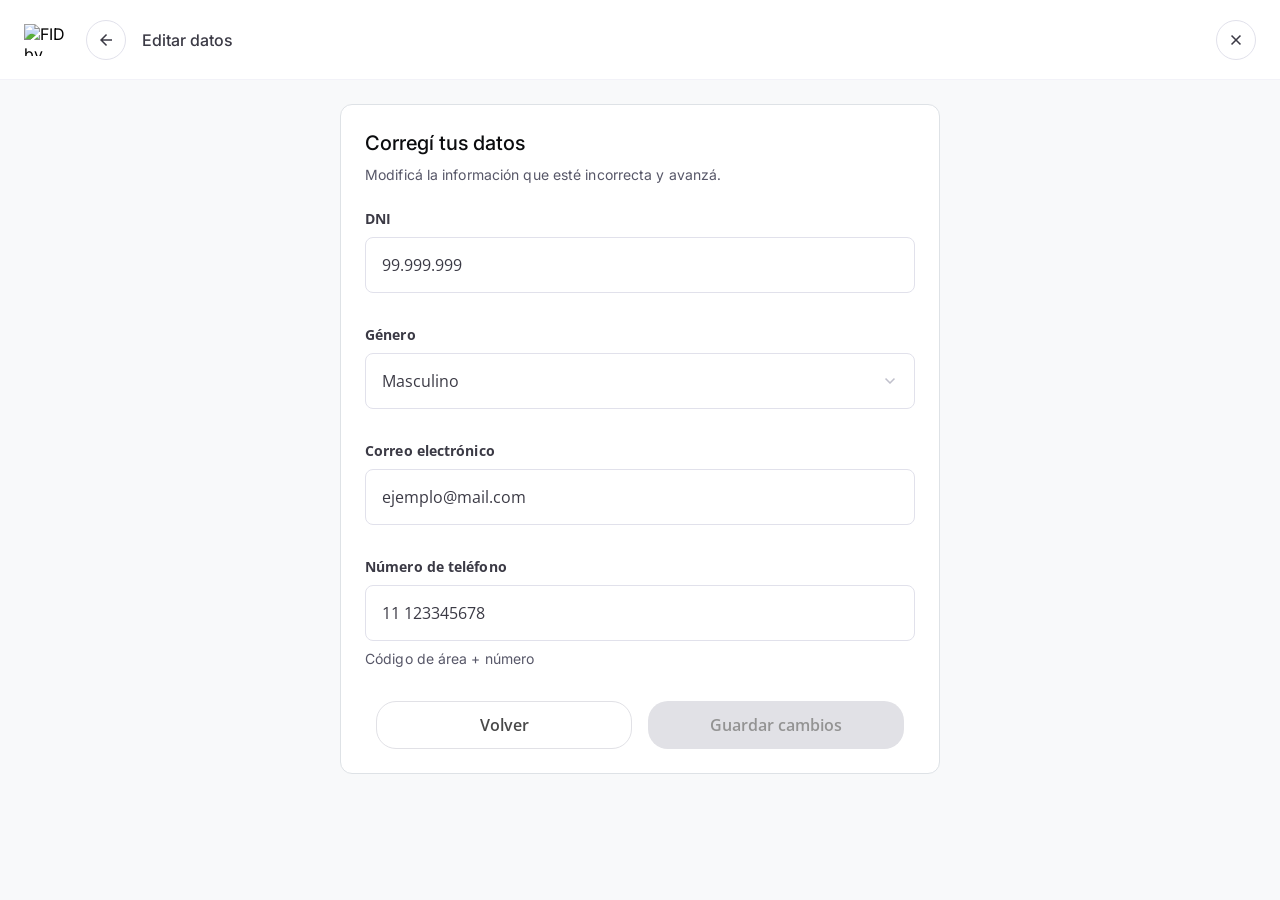
==== editar-datos.html @ 843ff86b "Mejoras de formulario e íconos del Figma; validación paso3 paso1: inputs unificados (focus azul, sel" ====
<!DOCTYPE html>
<html lang="es">
<head>
  <meta charset="UTF-8" />
  <meta name="viewport" content="width=device-width, initial-scale=1.0" />
  <title>Editar datos | FID by Lakaut</title>
  <link rel="preconnect" href="https://fonts.googleapis.com" />
  <link rel="preconnect" href="https://fonts.gstatic.com" crossorigin />
  <link href="https://fonts.googleapis.com/css2?family=Inter:wght@400;500;600;700&family=Open+Sans:wght@400;600;700&family=Material+Symbols+Outlined:opsz,wght,FILL,GRAD@24,400,0,0" rel="stylesheet" />

  <style>
    *, *::before, *::after { box-sizing: border-box; margin: 0; padding: 0; }
    img { display: block; }
    button { cursor: pointer; font-family: inherit; border: none; background: none; }

    :root {
      --blue:        #2A39D0;
      --text-dark:   #0b0c0e;
      --text-main:   #3b3a45;
      --text-sub:    #575768;
      --text-ph:     #6c757d;
      --border:      #e1e1eb;
      --border-card: #dee2e6;
      --border-hdr:  #f2f2f8;
      --bg-page:     #f8f9fa;
    }

    html, body {
      min-height: 100%;
      font-family: 'Inter', sans-serif;
      background: var(--bg-page);
    }

    /* Material Symbols */
    .icon {
      font-family: 'Material Symbols Outlined';
      font-weight: normal;
      font-style: normal;
      font-size: 24px;
      line-height: 1;
      letter-spacing: normal;
      text-transform: none;
      white-space: nowrap;
      -webkit-font-smoothing: antialiased;
      user-select: none;
    }

    /* ─── PAGE ───────────────────────────────────────── */
    .page {
      width: 100%;
      min-height: 100vh;
      display: flex;
      flex-direction: column;
      background: var(--bg-page);
    }

    /* ─── HEADER ─────────────────────────────────────── */
    .header {
      height: 80px;
      background: #fff;
      border-bottom: 1px solid var(--border-hdr);
      display: flex;
      align-items: center;
      gap: 16px;
      padding: 16px 24px;
      flex-shrink: 0;
      position: sticky;
      top: 0;
      z-index: 100;
    }

    .header-logo { width: 46px; height: 32px; object-fit: contain; flex-shrink: 0; }

    .icon-btn {
      width: 40px;
      height: 40px;
      border-radius: 9999px;
      border: 1px solid var(--border);
      background: #fff;
      display: flex;
      align-items: center;
      justify-content: center;
      flex-shrink: 0;
      color: var(--text-main);
    }

    .icon-btn .icon { font-size: 20px; }

    .header-title {
      flex: 1;
      font-weight: 500;
      font-size: 16px;
      line-height: 24px;
      color: var(--text-main);
      font-feature-settings: "lnum" 1, "tnum" 1;
    }

    /* ─── CONTENT AREA ───────────────────────────────── */
    .content-area {
      flex: 1;
      display: flex;
      align-items: flex-start;
      justify-content: center;
      padding: 24px;
    }

    /* ─── MAIN CARD ──────────────────────────────────── */
    .main-card {
      width: 600px;
      background: #fff;
      border: 1px solid var(--border-card);
      border-radius: 12px;
      padding: 24px;
      display: flex;
      flex-direction: column;
      gap: 24px;
    }

    /* Title section */
    .title-section { display: flex; flex-direction: column; gap: 8px; }

    .card-title {
      font-weight: 500;
      font-size: 20px;
      line-height: 28px;
      color: var(--text-dark);
    }

    .card-subtitle {
      font-weight: 400;
      font-size: 14px;
      line-height: 20px;
      color: var(--text-sub);
      letter-spacing: 0.1px;
      font-feature-settings: "lnum" 1, "tnum" 1;
    }

    /* ─── FORM ───────────────────────────────────────── */
    .form-fields {
      display: flex;
      flex-direction: column;
      gap: 32px;
    }

    .field {
      display: flex;
      flex-direction: column;
      gap: 8px;
    }

    .field-label {
      font-family: 'Open Sans', sans-serif;
      font-weight: 700;
      font-size: 14px;
      line-height: 20px;
      color: var(--text-main);
      letter-spacing: 0.1px;
    }

    .input-wrap {
      display: flex;
      align-items: center;
      background: #fff;
      border: 1px solid var(--border);
      border-radius: 8px;
      padding: 14px 16px;
      gap: 8px;
      height: 56px;
      transition: border-color .15s;
    }

    .input-wrap:focus-within { border-color: var(--blue); }

    .input-wrap input {
      flex: 1;
      min-width: 0;
      font-family: 'Open Sans', sans-serif;
      font-weight: 400;
      font-size: 16px;
      line-height: 24px;
      color: var(--text-main);
      border: none;
      outline: none;
      background: transparent;
    }

    .input-wrap input::placeholder { color: var(--text-ph); }

    .input-icon {
      color: #c0c0cc;
      font-size: 20px;
      flex-shrink: 0;
      pointer-events: none;
    }

    /* Select nativo estilizado */
    .select-wrap {
      position: relative;
      display: flex;
      align-items: center;
      background: #fff;
      border: 1px solid var(--border);
      border-radius: 8px;
      height: 56px;
      transition: border-color .15s;
    }

    .select-wrap:focus-within { border-color: var(--blue); }

    .select-wrap select {
      flex: 1;
      width: 100%;
      height: 100%;
      padding: 0 40px 0 16px;
      font-family: 'Open Sans', sans-serif;
      font-weight: 400;
      font-size: 16px;
      line-height: 24px;
      color: var(--text-main);
      background: transparent;
      border: none;
      outline: none;
      appearance: none;
      -webkit-appearance: none;
      cursor: pointer;
    }

    .select-wrap .icon {
      position: absolute;
      right: 14px;
      font-size: 20px;
      color: #c0c0cc;
      pointer-events: none;
    }

    .field-helper {
      font-weight: 400;
      font-size: 14px;
      line-height: 20px;
      color: var(--text-sub);
      letter-spacing: 0.1px;
      font-feature-settings: "lnum" 1, "tnum" 1;
    }

    /* ─── BOTONES ────────────────────────────────────── */
    .btn-row {
      display: flex;
      gap: 16px;
      justify-content: center;
    }

    .btn-back {
      flex: 1;
      max-width: 256px;
      height: 48px;
      background: #fff;
      border: 1px solid #e1e1e6;
      border-radius: 20px;
      display: flex;
      align-items: center;
      justify-content: center;
      padding: 12px 16px;
      cursor: pointer;
      transition: background .15s;
    }

    .btn-back:hover { background: #f5f5f7; }

    .btn-back span {
      font-family: 'Open Sans', sans-serif;
      font-weight: 600;
      font-size: 16px;
      line-height: 24px;
      color: #494949;
    }

    .btn-submit {
      flex: 1;
      max-width: 256px;
      height: 48px;
      background: #e1e1e6;
      border-radius: 20px;
      display: flex;
      align-items: center;
      justify-content: center;
      padding: 12px 16px;
      cursor: not-allowed;
      transition: background .15s;
    }

    .btn-submit.active {
      background: var(--blue);
      cursor: pointer;
    }

    .btn-submit span {
      font-family: 'Open Sans', sans-serif;
      font-weight: 600;
      font-size: 16px;
      line-height: 24px;
      color: #939393;
    }

    .btn-submit.active span { color: #fff; }
  </style>
</head>
<body>
<div class="page">

  <!-- ── HEADER ── -->
  <header class="header">
    <img class="header-logo"
         src="https://www.figma.com/api/mcp/asset/f419695b-9c40-4cf1-8c13-87318dc06d4c"
         alt="FID by Lakaut"
         width="55" height="38" />

    <button class="icon-btn" onclick="window.location.href='paso2.html'" aria-label="Volver">
      <span class="icon">arrow_back</span>
    </button>

    <span class="header-title">Editar datos</span>

    <button class="icon-btn" aria-label="Cerrar">
      <span class="icon">close</span>
    </button>
  </header>

  <!-- ── CONTENT ── -->
  <main class="content-area">
    <div class="main-card">

      <div class="title-section">
        <h2 class="card-title">Corregí tus datos</h2>
        <p class="card-subtitle">Modificá la información que esté incorrecta y avanzá.</p>
      </div>

      <div class="form-fields">

        <!-- DNI -->
        <div class="field">
          <label class="field-label">DNI</label>
          <div class="input-wrap">
            <input type="text" id="field-dni" value="99.999.999"
                   inputmode="numeric" maxlength="10"
                   oninput="formatDNI(this)" />
          </div>
        </div>

        <!-- Género -->
        <div class="field">
          <label class="field-label" for="field-genero">Género</label>
          <div class="select-wrap">
            <select id="field-genero" onchange="checkChanges()">
              <option value="masculino" selected>Masculino</option>
              <option value="femenino">Femenino</option>
              <option value="no_binario">No binario</option>
            </select>
            <span class="icon">expand_more</span>
          </div>
        </div>

        <!-- Correo electrónico -->
        <div class="field">
          <label class="field-label">Correo electrónico</label>
          <div class="input-wrap">
            <input type="email" id="field-email" value="ejemplo@mail.com" oninput="checkChanges()" />
          </div>
        </div>

        <!-- Número de teléfono -->
        <div class="field">
          <label class="field-label">Número de teléfono</label>
          <div class="input-wrap">
            <input type="tel" id="field-tel" value="11 123345678"
                   inputmode="numeric" maxlength="14"
                   oninput="formatPhone(this)" />
          </div>
          <span class="field-helper">Código de área + número</span>
        </div>

        <!-- Botones -->
        <div class="btn-row">
          <button class="btn-back" onclick="window.location.href='paso2.html'">
            <span>Volver</span>
          </button>
          <button class="btn-submit" id="btn-guardar"
                  onclick="guardarCambios()">
            <span>Guardar cambios</span>
          </button>
        </div>

      </div>
    </div>
  </main>

</div>

<script>
  /* ── Formateadores ────────────────────────────────── */

  function formatDNI(input) {
    const pos   = input.selectionStart;
    const before = input.value.slice(0, pos).replace(/\D/g, '').length;

    // Solo dígitos, máximo 8
    const digits = input.value.replace(/\D/g, '').slice(0, 8);

    let formatted = digits;
    if (digits.length > 5)
      formatted = digits.slice(0,2) + '.' + digits.slice(2,5) + '.' + digits.slice(5);
    else if (digits.length > 2)
      formatted = digits.slice(0,2) + '.' + digits.slice(2);

    input.value = formatted;

    // Restaurar posición aproximada del cursor
    let newPos = 0, count = 0;
    for (let i = 0; i < formatted.length; i++) {
      if (/\d/.test(formatted[i])) count++;
      if (count === before) { newPos = i + 1; break; }
    }
    input.setSelectionRange(newPos, newPos);
    checkChanges();
  }

  function formatPhone(input) {
    const pos    = input.selectionStart;
    const before = input.value.slice(0, pos).replace(/\D/g, '').length;

    // Solo dígitos, máximo 11 (área 2-3 + número 8)
    const digits = input.value.replace(/\D/g, '').slice(0, 11);

    let formatted = digits;
    if (digits.length > 2)
      formatted = digits.slice(0, 2) + ' ' + digits.slice(2);

    input.value = formatted;

    // Restaurar posición aproximada del cursor
    let newPos = 0, count = 0;
    for (let i = 0; i < formatted.length; i++) {
      if (/\d/.test(formatted[i])) count++;
      if (count === before) { newPos = i + 1; break; }
    }
    input.setSelectionRange(newPos, newPos);
    checkChanges();
  }

  /* ── Nombres random por género (simulación RENAPER) ── */
  const NOMBRES = {
    masculino:  ['Lucas Pereyra', 'Matías Sánchez', 'Facundo Romero', 'Nicolás Acosta', 'Ignacio Vega'],
    femenino:   ['Valentina López', 'Camila Torres', 'Lucía Fernández', 'Agustina Díaz', 'Martina Ruiz'],
    no_binario: ['Alex Medina', 'Jordan Suárez', 'Morgan Herrera'],
  };

  function nombreRandom(genero) {
    const lista = NOMBRES[genero] || NOMBRES.masculino;
    return lista[Math.floor(Math.random() * lista.length)];
  }

  function cuilDesdeGenero(dni, genero) {
    const digits = dni.replace(/\D/g, '');
    const prefijo = genero === 'femenino' ? '27' : '20';
    const base = prefijo + '-' + digits + '-';
    const verif = Math.floor(Math.random() * 9);
    return base + verif;
  }

  /* ── Activar botón ───────────────────────────────── */
  const INITIAL = {
    dni:    document.getElementById('field-dni').value,
    genero: document.getElementById('field-genero').value,
    email:  document.getElementById('field-email').value,
    tel:    document.getElementById('field-tel').value,
  };

  function checkChanges() {
    const changed =
      document.getElementById('field-dni').value    !== INITIAL.dni    ||
      document.getElementById('field-genero').value !== INITIAL.genero ||
      document.getElementById('field-email').value  !== INITIAL.email  ||
      document.getElementById('field-tel').value    !== INITIAL.tel;

    const btn = document.getElementById('btn-guardar');
    btn.classList.toggle('active', changed);
  }

  function guardarCambios() {
    if (!document.getElementById('btn-guardar').classList.contains('active')) return;

    const dni    = document.getElementById('field-dni').value;
    const genero = document.getElementById('field-genero').value;
    const dniCambio    = dni    !== INITIAL.dni;
    const generoCambio = genero !== INITIAL.genero;

    // Si cambió DNI o género, simular respuesta de RENAPER con datos nuevos
    if (dniCambio || generoCambio) {
      const generoLabel = document.getElementById('field-genero')
                            .options[document.getElementById('field-genero').selectedIndex].text;
      sessionStorage.setItem('renaper_nombre', nombreRandom(genero));
      sessionStorage.setItem('renaper_dni',    dni);
      sessionStorage.setItem('renaper_cuil',   cuilDesdeGenero(dni, genero));
      sessionStorage.setItem('renaper_genero', generoLabel);
    }

    window.location.href = 'paso2.html';
  }
</script>
</body>
</html>
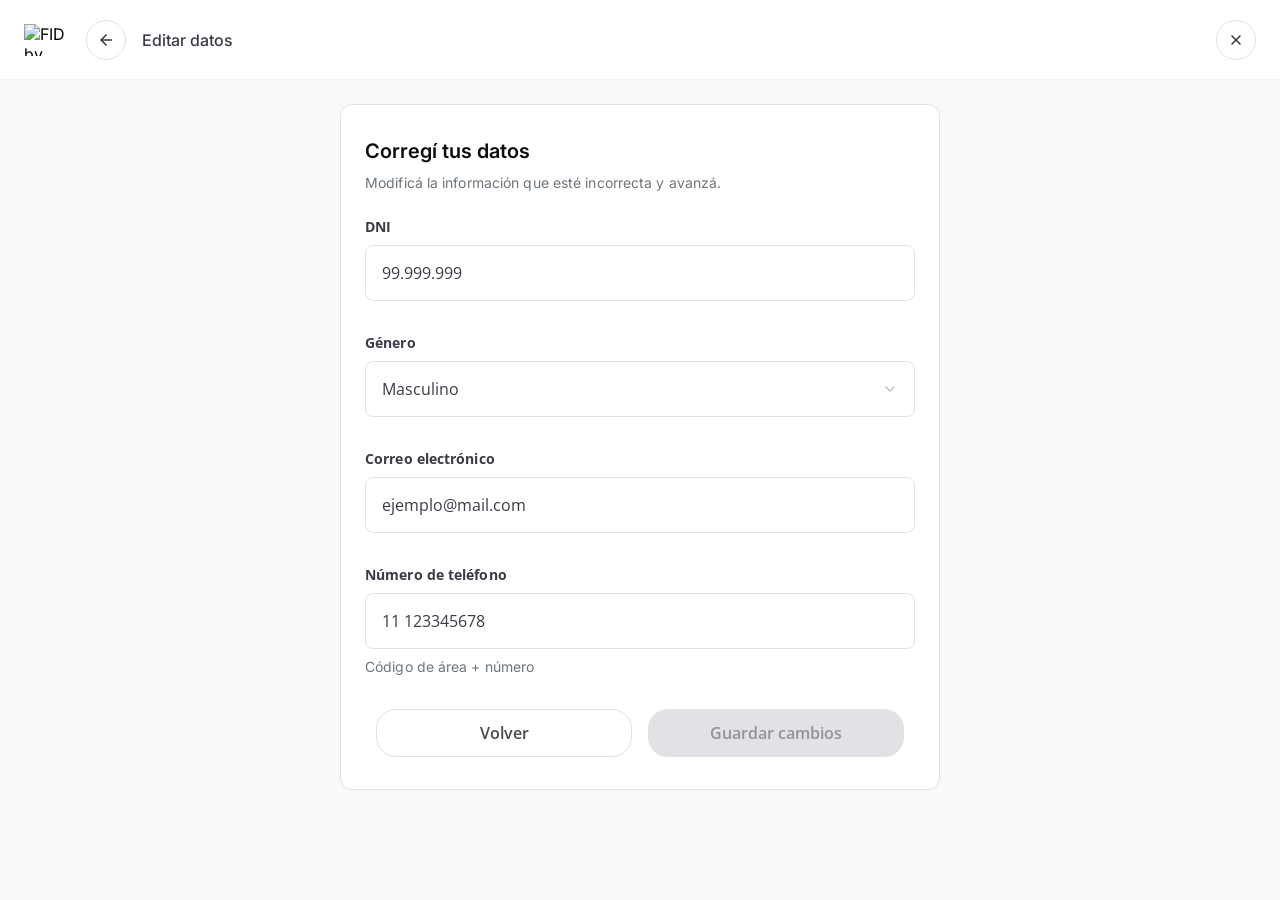
==== commit b5d24450: "refactor: separar CSS compartido en assets/css/ Extraer estilos duplicados de los 9 HTML a 5 archivo" ====
--- a/editar-datos.html
+++ b/editar-datos.html
@@ -6,135 +6,14 @@
   <title>Editar datos | FID by Lakaut</title>
   <link rel="preconnect" href="https://fonts.googleapis.com" />
   <link rel="preconnect" href="https://fonts.gstatic.com" crossorigin />
-  <link href="https://fonts.googleapis.com/css2?family=Inter:wght@400;500;600;700&family=Open+Sans:wght@400;600;700&family=Material+Symbols+Outlined:opsz,wght,FILL,GRAD@24,400,0,0" rel="stylesheet" />
+  <link href="https://fonts.googleapis.com/css2?family=Inter:wght@400;500;600;700&family=Open+Sans:wght@400;600;700&family=Montserrat:wght@500;700&family=Material+Symbols+Outlined:opsz,wght,FILL,GRAD@24,400,0,0" rel="stylesheet" />
+  <link rel="stylesheet" href="assets/css/tokens.css" />
+  <link rel="stylesheet" href="assets/css/base.css" />
+  <link rel="stylesheet" href="assets/css/header.css" />
+  <link rel="stylesheet" href="assets/css/buttons.css" />
+  <link rel="stylesheet" href="assets/css/inputs.css" />
 
   <style>
-    *, *::before, *::after { box-sizing: border-box; margin: 0; padding: 0; }
-    img { display: block; }
-    button { cursor: pointer; font-family: inherit; border: none; background: none; }
-
-    :root {
-      --blue:        #2A39D0;
-      --text-dark:   #0b0c0e;
-      --text-main:   #3b3a45;
-      --text-sub:    #575768;
-      --text-ph:     #6c757d;
-      --border:      #e1e1eb;
-      --border-card: #dee2e6;
-      --border-hdr:  #f2f2f8;
-      --bg-page:     #f8f9fa;
-    }
-
-    html, body {
-      min-height: 100%;
-      font-family: 'Inter', sans-serif;
-      background: var(--bg-page);
-    }
-
-    /* Material Symbols */
-    .icon {
-      font-family: 'Material Symbols Outlined';
-      font-weight: normal;
-      font-style: normal;
-      font-size: 24px;
-      line-height: 1;
-      letter-spacing: normal;
-      text-transform: none;
-      white-space: nowrap;
-      -webkit-font-smoothing: antialiased;
-      user-select: none;
-    }
-
-    /* ─── PAGE ───────────────────────────────────────── */
-    .page {
-      width: 100%;
-      min-height: 100vh;
-      display: flex;
-      flex-direction: column;
-      background: var(--bg-page);
-    }
-
-    /* ─── HEADER ─────────────────────────────────────── */
-    .header {
-      height: 80px;
-      background: #fff;
-      border-bottom: 1px solid var(--border-hdr);
-      display: flex;
-      align-items: center;
-      gap: 16px;
-      padding: 16px 24px;
-      flex-shrink: 0;
-      position: sticky;
-      top: 0;
-      z-index: 100;
-    }
-
-    .header-logo { width: 46px; height: 32px; object-fit: contain; flex-shrink: 0; }
-
-    .icon-btn {
-      width: 40px;
-      height: 40px;
-      border-radius: 9999px;
-      border: 1px solid var(--border);
-      background: #fff;
-      display: flex;
-      align-items: center;
-      justify-content: center;
-      flex-shrink: 0;
-      color: var(--text-main);
-    }
-
-    .icon-btn .icon { font-size: 20px; }
-
-    .header-title {
-      flex: 1;
-      font-weight: 500;
-      font-size: 16px;
-      line-height: 24px;
-      color: var(--text-main);
-      font-feature-settings: "lnum" 1, "tnum" 1;
-    }
-
-    /* ─── CONTENT AREA ───────────────────────────────── */
-    .content-area {
-      flex: 1;
-      display: flex;
-      align-items: flex-start;
-      justify-content: center;
-      padding: 24px;
-    }
-
-    /* ─── MAIN CARD ──────────────────────────────────── */
-    .main-card {
-      width: 600px;
-      background: #fff;
-      border: 1px solid var(--border-card);
-      border-radius: 12px;
-      padding: 24px;
-      display: flex;
-      flex-direction: column;
-      gap: 24px;
-    }
-
-    /* Title section */
-    .title-section { display: flex; flex-direction: column; gap: 8px; }
-
-    .card-title {
-      font-weight: 500;
-      font-size: 20px;
-      line-height: 28px;
-      color: var(--text-dark);
-    }
-
-    .card-subtitle {
-      font-weight: 400;
-      font-size: 14px;
-      line-height: 20px;
-      color: var(--text-sub);
-      letter-spacing: 0.1px;
-      font-feature-settings: "lnum" 1, "tnum" 1;
-    }
-
     /* ─── FORM ───────────────────────────────────────── */
     .form-fields {
       display: flex;
@@ -148,15 +27,7 @@
       gap: 8px;
     }
 
-    .field-label {
-      font-family: 'Open Sans', sans-serif;
-      font-weight: 700;
-      font-size: 14px;
-      line-height: 20px;
-      color: var(--text-main);
-      letter-spacing: 0.1px;
-    }
-
+    /* .input-wrap override: esta página usa height:56px y borde 1px */
     .input-wrap {
       display: flex;
       align-items: center;
@@ -185,13 +56,6 @@
     }
 
     .input-wrap input::placeholder { color: var(--text-ph); }
-
-    .input-icon {
-      color: #c0c0cc;
-      font-size: 20px;
-      flex-shrink: 0;
-      pointer-events: none;
-    }
 
     /* Select nativo estilizado */
     .select-wrap {
@@ -233,75 +97,10 @@
       pointer-events: none;
     }
 
-    .field-helper {
-      font-weight: 400;
-      font-size: 14px;
-      line-height: 20px;
-      color: var(--text-sub);
-      letter-spacing: 0.1px;
-      font-feature-settings: "lnum" 1, "tnum" 1;
-    }
-
-    /* ─── BOTONES ────────────────────────────────────── */
-    .btn-row {
-      display: flex;
-      gap: 16px;
-      justify-content: center;
-    }
-
-    .btn-back {
-      flex: 1;
-      max-width: 256px;
-      height: 48px;
-      background: #fff;
-      border: 1px solid #e1e1e6;
-      border-radius: 20px;
-      display: flex;
-      align-items: center;
-      justify-content: center;
-      padding: 12px 16px;
-      cursor: pointer;
-      transition: background .15s;
-    }
-
-    .btn-back:hover { background: #f5f5f7; }
-
-    .btn-back span {
-      font-family: 'Open Sans', sans-serif;
-      font-weight: 600;
-      font-size: 16px;
-      line-height: 24px;
-      color: #494949;
-    }
-
-    .btn-submit {
-      flex: 1;
-      max-width: 256px;
-      height: 48px;
-      background: #e1e1e6;
-      border-radius: 20px;
-      display: flex;
-      align-items: center;
-      justify-content: center;
-      padding: 12px 16px;
-      cursor: not-allowed;
-      transition: background .15s;
-    }
-
-    .btn-submit.active {
-      background: var(--blue);
-      cursor: pointer;
-    }
-
-    .btn-submit span {
-      font-family: 'Open Sans', sans-serif;
-      font-weight: 600;
-      font-size: 16px;
-      line-height: 24px;
-      color: #939393;
-    }
-
-    .btn-submit.active span { color: #fff; }
+    /* ─── BOTONES — sizing específico ───────────────── */
+    .btn-row { gap: 16px; justify-content: center; }
+    .btn-back { flex: 1; max-width: 256px; }
+    .btn-submit { flex: 1; max-width: 256px; }
   </style>
 </head>
 <body>
--- a/assets/css/tokens.css
+++ b/assets/css/tokens.css
@@ -0,0 +1,32 @@
+/* ─── Tokens — FID by Lakaut ─────────────────────────────────
+   Importar primero en todos los archivos HTML.
+   Las páginas pueden sobreescribir variables en su propio :root.
+──────────────────────────────────────────────────────────── */
+
+:root {
+  /* Brand */
+  --blue:        #2A39D0;
+
+  /* Text */
+  --text-dark:   #0b0c0e;
+  --text-main:   #3b3a45;
+  --text-sub:    #6c757d;
+  --text-help:   #575768;
+  --text-ph:     #898999;
+
+  /* Borders */
+  --border:      #e1e1eb;
+  --border-card: #dee2e6;
+  --border-hdr:  #f2f2f8;
+
+  /* Backgrounds */
+  --bg-page:     #f8f9fa;
+  --bg-sidebar:  #f0f2f4;
+  --bg-plan:     #f9f9ff;
+  --bg-drop:     #fcfcfd;
+
+  /* Buttons */
+  --btn-disabled-bg:   #e1e1e6;
+  --btn-disabled-text: #939393;
+  --btn-outline-hover: #f5f5f7;
+}
--- a/assets/css/base.css
+++ b/assets/css/base.css
@@ -0,0 +1,34 @@
+/* ─── Base — reset + tipografía + layout raíz ────────────── */
+
+*, *::before, *::after { box-sizing: border-box; margin: 0; padding: 0; }
+img { display: block; }
+button { cursor: pointer; font-family: inherit; border: none; background: none; }
+a { text-decoration: none; color: inherit; }
+
+html, body {
+  min-height: 100%;
+  font-family: 'Inter', sans-serif;
+  background: var(--bg-page);
+}
+
+/* Material Symbols Outlined */
+.icon {
+  font-family: 'Material Symbols Outlined';
+  font-weight: normal;
+  font-style: normal;
+  font-size: 24px;
+  line-height: 1;
+  letter-spacing: normal;
+  text-transform: none;
+  white-space: nowrap;
+  -webkit-font-smoothing: antialiased;
+  user-select: none;
+}
+
+/* Wrapper de página */
+.page {
+  width: 100%;
+  min-height: 100vh;
+  display: flex;
+  flex-direction: column;
+}
--- a/assets/css/header.css
+++ b/assets/css/header.css
@@ -0,0 +1,87 @@
+/* ─── Header del flujo (paso1–4, otp, editar-datos) ─────── */
+
+.header {
+  height: 80px;
+  background: #fff;
+  border-bottom: 1px solid var(--border-hdr);
+  display: flex;
+  align-items: center;
+  gap: 16px;
+  padding: 16px 24px;
+  flex-shrink: 0;
+  position: sticky;
+  top: 0;
+  z-index: 100;
+  width: 100%;
+}
+
+.header-logo {
+  width: 46px;
+  height: 32px;
+  object-fit: contain;
+  flex-shrink: 0;
+}
+
+.header-title {
+  flex: 1;
+  font-weight: 500;
+  font-size: 16px;
+  line-height: 24px;
+  color: var(--text-main);
+  font-feature-settings: "lnum" 1, "tnum" 1;
+}
+
+.icon-btn {
+  width: 40px;
+  height: 40px;
+  border-radius: 9999px;
+  border: 1px solid var(--border);
+  background: #fff;
+  display: flex;
+  align-items: center;
+  justify-content: center;
+  flex-shrink: 0;
+  color: var(--text-main);
+  transition: background .15s;
+}
+
+.icon-btn:hover { background: var(--btn-outline-hover); }
+.icon-btn .icon { font-size: 20px; }
+
+/* ─── Layout interior compartido ───────────────────────── */
+.content-area {
+  flex: 1;
+  display: flex;
+  align-items: flex-start;
+  justify-content: center;
+  padding: 24px;
+}
+
+.main-card {
+  width: 600px;
+  background: #fff;
+  border: 1px solid var(--border-card);
+  border-radius: 12px;
+  padding: 32px 24px;
+  display: flex;
+  flex-direction: column;
+  gap: 24px;
+}
+
+.title-section { display: flex; flex-direction: column; gap: 8px; }
+
+.card-title {
+  font-weight: 600;
+  font-size: 20px;
+  line-height: 28px;
+  color: var(--text-dark);
+}
+
+.card-subtitle {
+  font-weight: 400;
+  font-size: 14px;
+  line-height: 20px;
+  color: var(--text-sub);
+  letter-spacing: 0.1px;
+  font-feature-settings: "lnum" 1, "tnum" 1;
+}
--- a/assets/css/buttons.css
+++ b/assets/css/buttons.css
@@ -0,0 +1,172 @@
+/* ─── Botones — FID by Lakaut ────────────────────────────────
+   Todas las variantes del sistema de diseño.
+   Las páginas sobreescriben solo sizing/layout (flex, width, etc.)
+──────────────────────────────────────────────────────────── */
+
+/* Contenedor de botones en par */
+.btn-row {
+  display: flex;
+  gap: 24px;
+}
+
+/* ── Primary (activo siempre) ────────────────────────────── */
+.btn-primary {
+  height: 48px;
+  background: var(--blue);
+  border-radius: 20px;
+  display: flex;
+  align-items: center;
+  justify-content: center;
+  padding: 12px 16px;
+  transition: opacity .15s;
+}
+
+.btn-primary:hover { opacity: .9; }
+
+.btn-primary span {
+  font-family: 'Open Sans', sans-serif;
+  font-weight: 600;
+  font-size: 16px;
+  line-height: 24px;
+  color: #fff;
+}
+
+/* ── Outline ─────────────────────────────────────────────── */
+.btn-outline,
+.btn-back {
+  height: 48px;
+  background: #fff;
+  border: 1px solid #e1e1e6;
+  border-radius: 20px;
+  display: flex;
+  align-items: center;
+  justify-content: center;
+  padding: 12px 16px;
+  transition: background .15s;
+}
+
+.btn-outline:hover,
+.btn-back:hover { background: var(--btn-outline-hover); }
+
+.btn-outline span,
+.btn-back span {
+  font-family: 'Open Sans', sans-serif;
+  font-weight: 600;
+  font-size: 16px;
+  line-height: 24px;
+  color: #494949;
+}
+
+/* ── Disabled → Active (btn-submit / btn-continue) ──────── */
+.btn-submit,
+.btn-continue {
+  height: 48px;
+  background: var(--btn-disabled-bg);
+  border-radius: 20px;
+  display: flex;
+  align-items: center;
+  justify-content: center;
+  padding: 12px 16px;
+  cursor: not-allowed;
+  pointer-events: none;
+  transition: background .15s;
+}
+
+.btn-submit.active,
+.btn-continue.active {
+  background: var(--blue);
+  cursor: pointer;
+  pointer-events: all;
+}
+
+.btn-submit.active:hover,
+.btn-continue.active:hover { opacity: .9; }
+
+.btn-submit span,
+.btn-continue span {
+  font-family: 'Open Sans', sans-serif;
+  font-weight: 600;
+  font-size: 16px;
+  line-height: 24px;
+  color: var(--btn-disabled-text);
+  transition: color .15s;
+}
+
+.btn-submit.active span,
+.btn-continue.active span { color: #fff; }
+
+/* ── Ghost / texto ───────────────────────────────────────── */
+.btn-ghost {
+  height: 48px;
+  color: var(--blue);
+  font-family: 'Open Sans', sans-serif;
+  font-weight: 600;
+  font-size: 16px;
+  display: flex;
+  align-items: center;
+  justify-content: center;
+  border-radius: 20px;
+  transition: background .15s;
+}
+
+.btn-ghost:hover { background: rgba(42,57,208,.06); }
+
+/* ── Resend OTP (outline con opacity disabled) ───────────── */
+.btn-resend {
+  flex: 1;
+  height: 48px;
+  background: #fff;
+  border: 1px solid #e1e1e6;
+  border-radius: 20px;
+  display: flex;
+  align-items: center;
+  justify-content: center;
+  padding: 12px 16px;
+  opacity: 0.5;
+  cursor: not-allowed;
+  transition: background .15s, border-color .15s, opacity .15s;
+}
+
+.btn-resend.active {
+  opacity: 1;
+  cursor: pointer;
+}
+
+.btn-resend.active:hover { background: var(--btn-outline-hover); }
+
+.btn-resend span {
+  font-family: 'Open Sans', sans-serif;
+  font-weight: 600;
+  font-size: 16px;
+  line-height: 24px;
+  color: #494949;
+}
+
+/* ── Inicio / CTA link (paso4) ───────────────────────────── */
+.btn-inicio {
+  height: 48px;
+  background: var(--blue);
+  border-radius: 20px;
+  display: flex;
+  align-items: center;
+  justify-content: center;
+  padding: 12px 16px;
+  transition: opacity .15s;
+  text-decoration: none;
+}
+
+.btn-inicio:hover { opacity: .9; }
+
+.btn-inicio span {
+  font-family: 'Open Sans', sans-serif;
+  font-weight: 600;
+  font-size: 16px;
+  line-height: 24px;
+  color: #fff;
+}
+
+/* ── Submit row (paso1) ──────────────────────────────────── */
+.submit-row {
+  display: flex;
+  justify-content: center;
+}
--- a/assets/css/inputs.css
+++ b/assets/css/inputs.css
@@ -0,0 +1,130 @@
+/* ─── Inputs y campos de formulario — FID by Lakaut ─────── */
+
+/* Grupo label + input */
+.field-group,
+.field {
+  display: flex;
+  flex-direction: column;
+  gap: 8px;
+}
+
+/* Label */
+.field-label {
+  font-family: 'Open Sans', sans-serif;
+  font-weight: 700;
+  font-size: 14px;
+  line-height: 20px;
+  letter-spacing: 0.1px;
+  color: var(--text-main);
+}
+
+/* Input base (texto, email, tel) */
+.input-wrap,
+.pass-input-wrap {
+  height: 48px;
+  border: 1.5px solid var(--border);
+  border-radius: 8px;
+  display: flex;
+  align-items: center;
+  padding: 0 14px;
+  gap: 8px;
+  background: #fff;
+  transition: border-color .15s;
+}
+
+.input-wrap:focus-within,
+.pass-input-wrap:focus-within { border-color: var(--blue); }
+
+.input-wrap input,
+.pass-input-wrap input {
+  flex: 1;
+  min-width: 0;
+  height: 100%;
+  font-family: 'Open Sans', sans-serif;
+  font-weight: 400;
+  font-size: 16px;
+  line-height: 24px;
+  color: var(--text-main);
+  border: none;
+  outline: none;
+  background: transparent;
+}
+
+.input-wrap input::placeholder,
+.pass-input-wrap input::placeholder { color: var(--text-ph); }
+
+/* Eye button */
+.eye-btn {
+  display: flex;
+  align-items: center;
+  justify-content: center;
+  flex-shrink: 0;
+  background: none;
+  border: none;
+  color: #aaa;
+  cursor: pointer;
+  padding: 0;
+  margin-right: -4px;
+}
+
+.eye-btn .icon { font-size: 20px; }
+
+/* Ícono decorativo dentro del input */
+.input-icon {
+  color: #c0c0cc;
+  font-size: 20px;
+  flex-shrink: 0;
+  pointer-events: none;
+}
+
+/* Select nativo estilizado */
+.input-wrap.select-wrap { cursor: pointer; }
+
+.field-select {
+  flex: 1;
+  width: 100%;
+  height: 46px;
+  padding: 0 14px;
+  font-family: 'Open Sans', sans-serif;
+  font-weight: 400;
+  font-size: 16px;
+  color: var(--text-ph);
+  background: transparent;
+  border: none;
+  outline: none;
+  appearance: none;
+  -webkit-appearance: none;
+  cursor: pointer;
+  background-image: url("data:image/svg+xml,%3Csvg width='20' height='20' viewBox='0 0 20 20' fill='none' xmlns='http://www.w3.org/2000/svg'%3E%3Cpath d='M5 7.5L10 12.5L15 7.5' stroke='%23c0c0cc' stroke-width='1.5' stroke-linecap='round' stroke-linejoin='round'/%3E%3C/svg%3E");
+  background-repeat: no-repeat;
+  background-position: right 12px center;
+}
+
+.field-select.selected { color: var(--text-main); }
+
+/* Helper text debajo del campo */
+.field-helper {
+  font-size: 14px;
+  line-height: 20px;
+  color: var(--text-sub);
+  letter-spacing: 0.1px;
+  font-feature-settings: "lnum" 1, "tnum" 1;
+}
+
+/* Requisitos de contraseña */
+.pw-reqs {
+  display: flex;
+  flex-direction: column;
+  gap: 6px;
+  margin-top: 4px;
+}
+
+.pw-req {
+  display: flex;
+  align-items: center;
+  gap: 8px;
+  font-size: 13px;
+  color: var(--text-sub);
+}
+
+.pw-req img { width: 20px; height: 20px; flex-shrink: 0; }
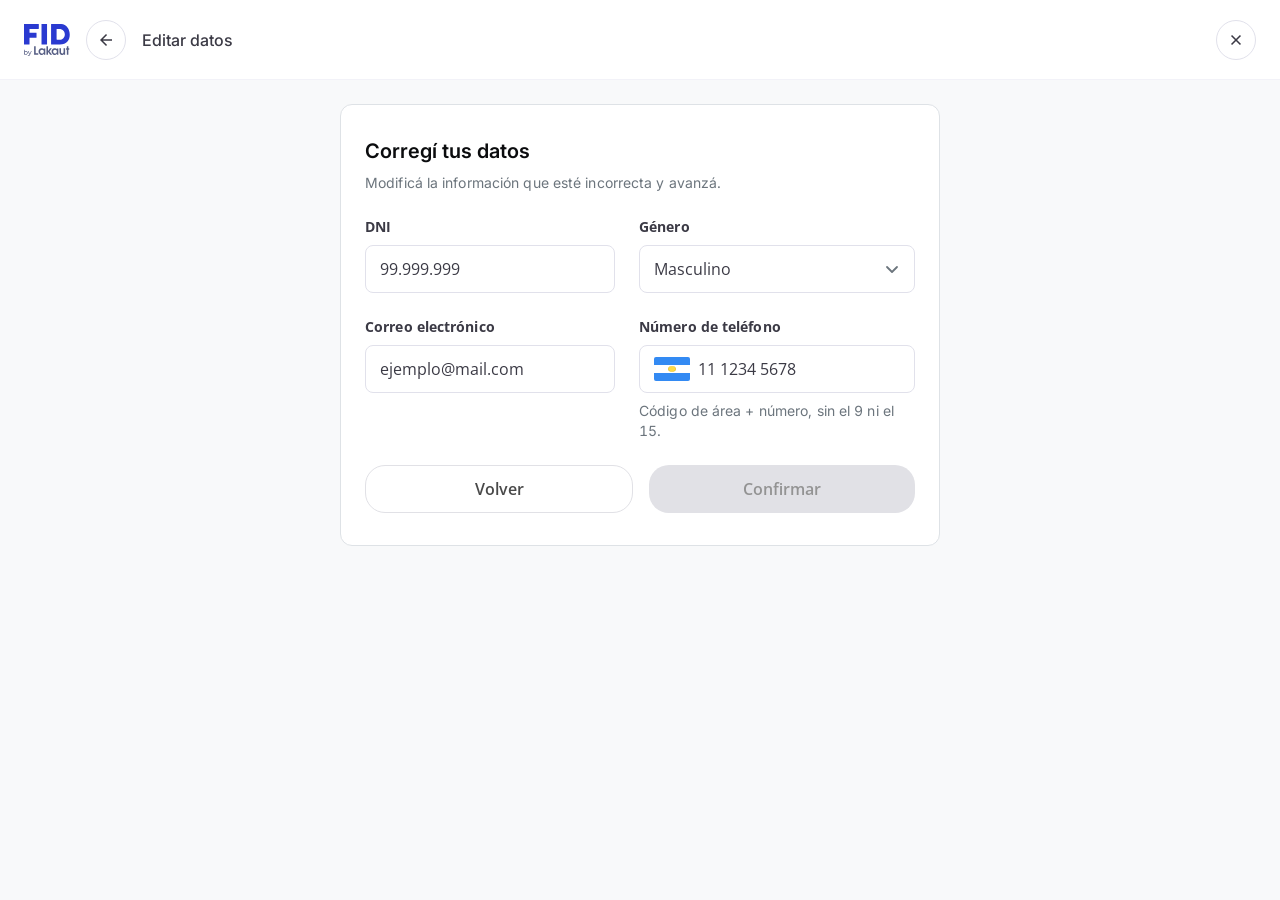
==== commit 23653ac2: "feat: implementar versión mobile responsive del flujo jurídico - Header mobile 72px: sin logo, títul" ====
--- a/editar-datos.html
+++ b/editar-datos.html
@@ -14,93 +14,30 @@
   <link rel="stylesheet" href="assets/css/inputs.css" />
 
   <style>
-    /* ─── FORM ───────────────────────────────────────── */
-    .form-fields {
-      display: flex;
-      flex-direction: column;
-      gap: 32px;
-    }
-
-    .field {
-      display: flex;
-      flex-direction: column;
-      gap: 8px;
-    }
-
-    /* .input-wrap override: esta página usa height:56px y borde 1px */
-    .input-wrap {
-      display: flex;
-      align-items: center;
-      background: #fff;
-      border: 1px solid var(--border);
-      border-radius: 8px;
-      padding: 14px 16px;
-      gap: 8px;
-      height: 56px;
-      transition: border-color .15s;
-    }
-
-    .input-wrap:focus-within { border-color: var(--blue); }
-
-    .input-wrap input {
-      flex: 1;
-      min-width: 0;
-      font-family: 'Open Sans', sans-serif;
-      font-weight: 400;
-      font-size: 16px;
-      line-height: 24px;
-      color: var(--text-main);
-      border: none;
-      outline: none;
-      background: transparent;
-    }
-
-    .input-wrap input::placeholder { color: var(--text-ph); }
-
-    /* Select nativo estilizado */
-    .select-wrap {
-      position: relative;
-      display: flex;
-      align-items: center;
-      background: #fff;
-      border: 1px solid var(--border);
-      border-radius: 8px;
-      height: 56px;
-      transition: border-color .15s;
-    }
-
-    .select-wrap:focus-within { border-color: var(--blue); }
-
-    .select-wrap select {
-      flex: 1;
-      width: 100%;
-      height: 100%;
-      padding: 0 40px 0 16px;
-      font-family: 'Open Sans', sans-serif;
-      font-weight: 400;
-      font-size: 16px;
-      line-height: 24px;
-      color: var(--text-main);
-      background: transparent;
-      border: none;
-      outline: none;
-      appearance: none;
-      -webkit-appearance: none;
-      cursor: pointer;
-    }
-
-    .select-wrap .icon {
-      position: absolute;
-      right: 14px;
-      font-size: 20px;
-      color: #c0c0cc;
-      pointer-events: none;
-    }
-
-    /* ─── BOTONES — sizing específico ───────────────── */
-    .btn-row { gap: 16px; justify-content: center; }
-    .btn-back { flex: 1; max-width: 256px; }
-    .btn-submit { flex: 1; max-width: 256px; }
+    /* ─── GRID 2 COLUMNAS ────────────────────────────── */
+    .form-grid {
+      display: grid;
+      grid-template-columns: 1fr 1fr;
+      gap: 24px;
+    }
+
+    /* ─── BOTONES ────────────────────────────────────── */
+    .btn-row { gap: 16px; }
+    .btn-back    { flex: 1; }
+    .btn-submit  { flex: 1; }
+
+    @media (max-width: 480px) {
+      .form-grid { grid-template-columns: 1fr; gap: 16px; }
+    }
+
+    /* ─── TELÉFONO: flag dentro del input ────────────── */
+    .phone-flag {
+      width: 36px;
+      height: 24px;
+      flex-shrink: 0;
+      object-fit: cover;
+      border-radius: 2px;
+    }
   </style>
 </head>
 <body>
@@ -108,18 +45,12 @@
 
   <!-- ── HEADER ── -->
   <header class="header">
-    <img class="header-logo"
-         src="https://www.figma.com/api/mcp/asset/f419695b-9c40-4cf1-8c13-87318dc06d4c"
-         alt="FID by Lakaut"
-         width="55" height="38" />
-
+    <img class="header-logo" src="assets/icons/logo-fid.svg" alt="FID by Lakaut" />
     <button class="icon-btn" onclick="window.location.href='paso2.html'" aria-label="Volver">
       <span class="icon">arrow_back</span>
     </button>
-
     <span class="header-title">Editar datos</span>
-
-    <button class="icon-btn" aria-label="Cerrar">
+    <button class="icon-btn" onclick="window.location.href='paso2.html'" aria-label="Cerrar">
       <span class="icon">close</span>
     </button>
   </header>
@@ -133,11 +64,11 @@
         <p class="card-subtitle">Modificá la información que esté incorrecta y avanzá.</p>
       </div>
 
-      <div class="form-fields">
+      <div class="form-grid">
 
         <!-- DNI -->
         <div class="field">
-          <label class="field-label">DNI</label>
+          <label class="field-label" for="field-dni">DNI</label>
           <div class="input-wrap">
             <input type="text" id="field-dni" value="99.999.999"
                    inputmode="numeric" maxlength="10"
@@ -148,71 +79,79 @@
         <!-- Género -->
         <div class="field">
           <label class="field-label" for="field-genero">Género</label>
-          <div class="select-wrap">
-            <select id="field-genero" onchange="checkChanges()">
+          <div class="sel-wrap">
+            <select id="field-genero" class="field-select selected" onchange="checkChanges()">
               <option value="masculino" selected>Masculino</option>
               <option value="femenino">Femenino</option>
               <option value="no_binario">No binario</option>
             </select>
-            <span class="icon">expand_more</span>
           </div>
         </div>
 
         <!-- Correo electrónico -->
         <div class="field">
-          <label class="field-label">Correo electrónico</label>
+          <label class="field-label" for="field-email">Correo electrónico</label>
           <div class="input-wrap">
-            <input type="email" id="field-email" value="ejemplo@mail.com" oninput="checkChanges()" />
+            <input type="email" id="field-email" value="ejemplo@mail.com"
+                   oninput="checkChanges()" />
           </div>
         </div>
 
         <!-- Número de teléfono -->
         <div class="field">
-          <label class="field-label">Número de teléfono</label>
+          <label class="field-label" for="field-tel">Número de teléfono</label>
           <div class="input-wrap">
-            <input type="tel" id="field-tel" value="11 123345678"
+            <img class="phone-flag" src="assets/icons/flag-ar.svg" alt="AR" />
+            <input type="tel" id="field-tel" value="11 1234 5678"
                    inputmode="numeric" maxlength="14"
                    oninput="formatPhone(this)" />
           </div>
-          <span class="field-helper">Código de área + número</span>
-        </div>
-
-        <!-- Botones -->
-        <div class="btn-row">
-          <button class="btn-back" onclick="window.location.href='paso2.html'">
-            <span>Volver</span>
-          </button>
-          <button class="btn-submit" id="btn-guardar"
-                  onclick="guardarCambios()">
-            <span>Guardar cambios</span>
-          </button>
+          <span class="field-helper">Código de área + número, sin el 9 ni el 15.</span>
         </div>
 
       </div>
+
+      <!-- Botones -->
+      <div class="btn-row">
+        <button class="btn-outline btn-back" onclick="window.location.href='paso2.html'">
+          <span>Volver</span>
+        </button>
+        <button class="btn-primary btn-submit" id="btn-confirmar"
+                onclick="confirmarCambios()">
+          <span>Confirmar</span>
+        </button>
+      </div>
+
     </div>
   </main>
 
 </div>
 
 <script>
+  /* ── Cargar datos desde paso2 ───────────────────── */
+  (function cargarDatos() {
+    const dni    = sessionStorage.getItem('edit_dni');
+    const genero = sessionStorage.getItem('edit_genero');
+
+    if (dni)    document.getElementById('field-dni').value = dni;
+    if (genero) {
+      const sel = document.getElementById('field-genero');
+      const opt = Array.from(sel.options).find(o => o.value === genero);
+      if (opt) sel.value = genero;
+    }
+  })();
+
   /* ── Formateadores ────────────────────────────────── */
-
   function formatDNI(input) {
-    const pos   = input.selectionStart;
+    const pos    = input.selectionStart;
     const before = input.value.slice(0, pos).replace(/\D/g, '').length;
-
-    // Solo dígitos, máximo 8
     const digits = input.value.replace(/\D/g, '').slice(0, 8);
-
     let formatted = digits;
     if (digits.length > 5)
       formatted = digits.slice(0,2) + '.' + digits.slice(2,5) + '.' + digits.slice(5);
     else if (digits.length > 2)
       formatted = digits.slice(0,2) + '.' + digits.slice(2);
-
     input.value = formatted;
-
-    // Restaurar posición aproximada del cursor
     let newPos = 0, count = 0;
     for (let i = 0; i < formatted.length; i++) {
       if (/\d/.test(formatted[i])) count++;
@@ -225,17 +164,11 @@
   function formatPhone(input) {
     const pos    = input.selectionStart;
     const before = input.value.slice(0, pos).replace(/\D/g, '').length;
-
-    // Solo dígitos, máximo 11 (área 2-3 + número 8)
     const digits = input.value.replace(/\D/g, '').slice(0, 11);
-
     let formatted = digits;
     if (digits.length > 2)
       formatted = digits.slice(0, 2) + ' ' + digits.slice(2);
-
     input.value = formatted;
-
-    // Restaurar posición aproximada del cursor
     let newPos = 0, count = 0;
     for (let i = 0; i < formatted.length; i++) {
       if (/\d/.test(formatted[i])) count++;
@@ -245,10 +178,10 @@
     checkChanges();
   }
 
-  /* ── Nombres random por género (simulación RENAPER) ── */
+  /* ── Nombres simulados (RENAPER) ─────────────────── */
   const NOMBRES = {
-    masculino:  ['Lucas Pereyra', 'Matías Sánchez', 'Facundo Romero', 'Nicolás Acosta', 'Ignacio Vega'],
-    femenino:   ['Valentina López', 'Camila Torres', 'Lucía Fernández', 'Agustina Díaz', 'Martina Ruiz'],
+    masculino:  ['Lucas Pereyra', 'Matías Sánchez', 'Facundo Romero', 'Nicolás Acosta'],
+    femenino:   ['Valentina López', 'Camila Torres', 'Lucía Fernández', 'Agustina Díaz'],
     no_binario: ['Alex Medina', 'Jordan Suárez', 'Morgan Herrera'],
   };
 
@@ -258,14 +191,12 @@
   }
 
   function cuilDesdeGenero(dni, genero) {
-    const digits = dni.replace(/\D/g, '');
+    const digits  = dni.replace(/\D/g, '');
     const prefijo = genero === 'femenino' ? '27' : '20';
-    const base = prefijo + '-' + digits + '-';
-    const verif = Math.floor(Math.random() * 9);
-    return base + verif;
-  }
-
-  /* ── Activar botón ───────────────────────────────── */
+    return prefijo + '-' + digits + '-' + Math.floor(Math.random() * 9);
+  }
+
+  /* ── Snapshot inicial (después de cargar datos) ─── */
   const INITIAL = {
     dni:    document.getElementById('field-dni').value,
     genero: document.getElementById('field-genero').value,
@@ -279,21 +210,14 @@
       document.getElementById('field-genero').value !== INITIAL.genero ||
       document.getElementById('field-email').value  !== INITIAL.email  ||
       document.getElementById('field-tel').value    !== INITIAL.tel;
-
-    const btn = document.getElementById('btn-guardar');
-    btn.classList.toggle('active', changed);
-  }
-
-  function guardarCambios() {
-    if (!document.getElementById('btn-guardar').classList.contains('active')) return;
-
+    document.getElementById('btn-confirmar').classList.toggle('active', changed);
+  }
+
+  function confirmarCambios() {
+    if (!document.getElementById('btn-confirmar').classList.contains('active')) return;
     const dni    = document.getElementById('field-dni').value;
     const genero = document.getElementById('field-genero').value;
-    const dniCambio    = dni    !== INITIAL.dni;
-    const generoCambio = genero !== INITIAL.genero;
-
-    // Si cambió DNI o género, simular respuesta de RENAPER con datos nuevos
-    if (dniCambio || generoCambio) {
+    if (dni !== INITIAL.dni || genero !== INITIAL.genero) {
       const generoLabel = document.getElementById('field-genero')
                             .options[document.getElementById('field-genero').selectedIndex].text;
       sessionStorage.setItem('renaper_nombre', nombreRandom(genero));
@@ -301,7 +225,6 @@
       sessionStorage.setItem('renaper_cuil',   cuilDesdeGenero(dni, genero));
       sessionStorage.setItem('renaper_genero', generoLabel);
     }
-
     window.location.href = 'paso2.html';
   }
 </script>
--- a/assets/css/header.css
+++ b/assets/css/header.css
@@ -85,3 +85,46 @@
   letter-spacing: 0.1px;
   font-feature-settings: "lnum" 1, "tnum" 1;
 }
+
+/* ─── RESPONSIVE ≤ 768px — header mobile ───────────── */
+@media (max-width: 768px) {
+  /* Altura 72px, sin logo, gap 8px */
+  .header {
+    height: 72px;
+    padding: 16px 24px;
+    gap: 8px;
+  }
+
+  .header-logo { display: none; }
+
+  /* Iconos: quitar borde circular y fondo — patrón Flujo Empresas */
+  .icon-btn {
+    width: 40px;
+    height: 40px;
+    border: none;
+    background: transparent;
+    border-radius: 8px;
+  }
+
+  .icon-btn .icon { font-size: 24px; }
+
+  /* Título centrado */
+  .header-title { text-align: center; }
+}
+
+/* ─── RESPONSIVE ≤ 480px — layout cards ────────────── */
+@media (max-width: 480px) {
+  .content-area {
+    padding: 16px;
+    align-items: stretch;
+  }
+
+  .main-card {
+    width: 100%;
+    padding: 24px 16px;
+    border-radius: 12px;
+  }
+
+  .title-section { gap: 6px; }
+  .card-title { font-size: 18px; line-height: 24px; }
+}
--- a/assets/css/inputs.css
+++ b/assets/css/inputs.css
@@ -77,29 +77,39 @@
   pointer-events: none;
 }
 
-/* Select nativo estilizado */
-.input-wrap.select-wrap { cursor: pointer; }
+/* ─── SELECT — patrón Flujo Empresas ──────────────────── */
 
+/* Wrapper posicionador: provee contexto para la flecha y ocupa todo el ancho del padre */
+.sel-wrap {
+  position: relative;
+  display: block;
+  width: 100%;
+}
+
+/* El select es el elemento visual: tiene su propio border/height/fondo */
 .field-select {
-  flex: 1;
   width: 100%;
-  height: 46px;
-  padding: 0 14px;
+  height: 48px;
+  background: #fff;
+  border: 1.5px solid var(--border);
+  border-radius: 8px;
+  padding: 0 36px 0 14px;
   font-family: 'Open Sans', sans-serif;
   font-weight: 400;
   font-size: 16px;
   color: var(--text-ph);
-  background: transparent;
-  border: none;
   outline: none;
   appearance: none;
   -webkit-appearance: none;
   cursor: pointer;
-  background-image: url("data:image/svg+xml,%3Csvg width='20' height='20' viewBox='0 0 20 20' fill='none' xmlns='http://www.w3.org/2000/svg'%3E%3Cpath d='M5 7.5L10 12.5L15 7.5' stroke='%23c0c0cc' stroke-width='1.5' stroke-linecap='round' stroke-linejoin='round'/%3E%3C/svg%3E");
+  transition: border-color .15s;
+  /* Chevron como background-image (más confiable que position:absolute sobre <select>) */
+  background-image: url("data:image/svg+xml,%3Csvg width='20' height='20' viewBox='0 0 20 20' fill='none' xmlns='http://www.w3.org/2000/svg'%3E%3Cpath d='M5 8l5 5 5-5' stroke='%236c757d' stroke-width='1.8' stroke-linecap='round' stroke-linejoin='round'/%3E%3C/svg%3E");
   background-repeat: no-repeat;
   background-position: right 12px center;
 }
 
+.field-select:focus { border-color: var(--blue); }
 .field-select.selected { color: var(--text-main); }
 
 /* Helper text debajo del campo */
@@ -128,3 +138,22 @@
 }
 
 .pw-req img { width: 20px; height: 20px; flex-shrink: 0; }
+
+/* ─── RESPONSIVE ≤ 768px — inputs mobile ────────────── */
+@media (max-width: 768px) {
+  .input-wrap, .pass-input-wrap {
+    height: 48px;
+    padding: 0 16px;
+  }
+
+  .field-select {
+    font-size: 16px; /* evita zoom en iOS */
+    padding: 0 40px 0 16px;
+    background-position: right 14px center;
+  }
+
+  .input-wrap input,
+  .pass-input-wrap input {
+    font-size: 16px; /* evita zoom en iOS */
+  }
+}
